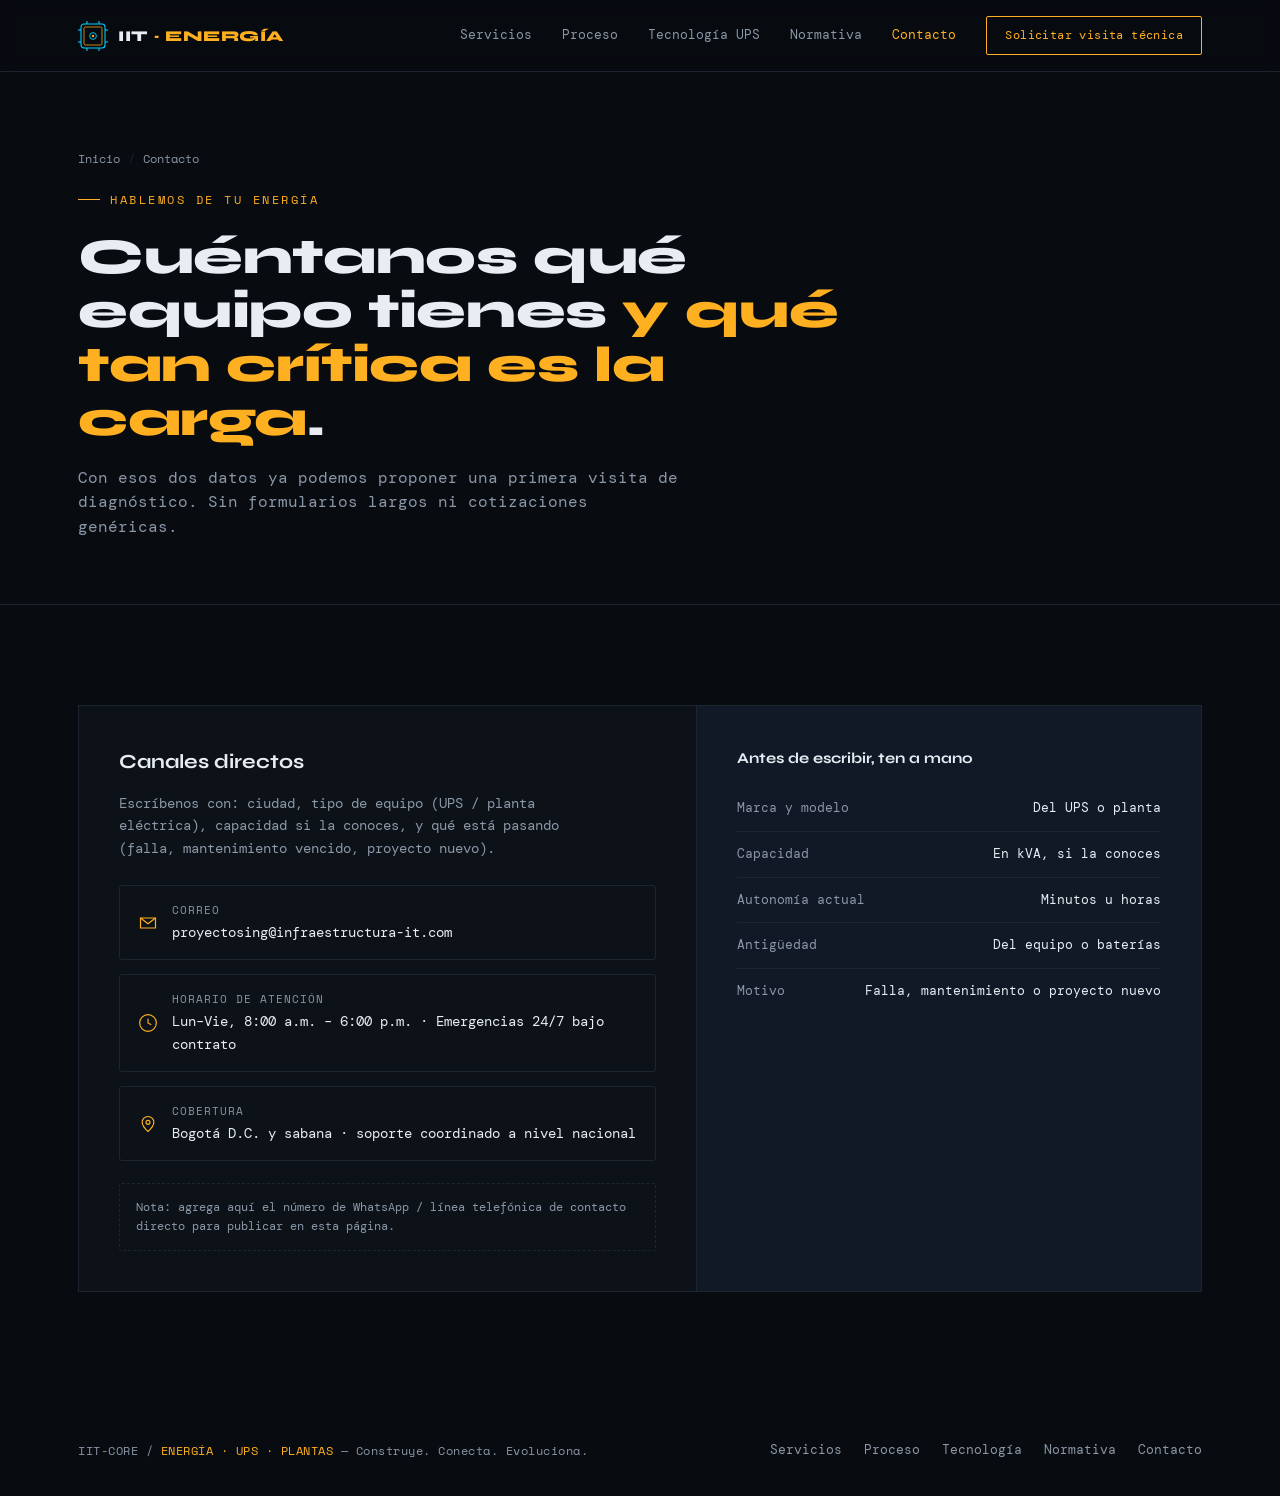
==== contacto.html @ 815498b3 "Sitio inicial: Energia y UPS - servicios, proceso, normativa, tecnologia, contacto" ====
<!DOCTYPE html>
<html lang="es">
<head>
<meta charset="UTF-8">
<meta name="viewport" content="width=device-width, initial-scale=1.0">
<title>Contacto · Energía & UPS · Infraestructura-IT</title>
<meta name="description" content="Agenda un diagnóstico de calidad de energía o mantenimiento de UPS y plantas eléctricas.">
<link rel="preconnect" href="https://fonts.googleapis.com">
<link rel="preconnect" href="https://fonts.gstatic.com" crossorigin>
<link href="https://fonts.googleapis.com/css2?family=Syne:wght@600;700;800&family=Space+Mono:ital,wght@0,400;0,700;1,400&family=DM+Mono:wght@400;500&display=swap" rel="stylesheet">
<link rel="stylesheet" href="assets/styles.css">
</head>
<body>

<header>
  <nav>
    <a class="chip" href="index.html">
      <svg viewBox="0 0 40 40" fill="none">
        <rect x="4" y="4" width="32" height="32" rx="4" stroke="#00D4FF" stroke-width="1.4"/>
        <rect x="8" y="8" width="24" height="24" rx="2" stroke="#FFB020" stroke-width="1"/>
        <circle cx="20" cy="20" r="4.5" stroke="#00D4FF" stroke-width="1.2"/>
        <circle cx="20" cy="20" r="1.6" fill="#FFB020"/>
        <line x1="0" y1="12" x2="4" y2="12" stroke="#00D4FF" stroke-width="1.4"/>
        <line x1="0" y1="28" x2="4" y2="28" stroke="#00D4FF" stroke-width="1.4"/>
        <line x1="36" y1="12" x2="40" y2="12" stroke="#00D4FF" stroke-width="1.4"/>
        <line x1="36" y1="28" x2="40" y2="28" stroke="#00D4FF" stroke-width="1.4"/>
        <line x1="12" y1="0" x2="12" y2="4" stroke="#00D4FF" stroke-width="1.4"/>
        <line x1="28" y1="0" x2="28" y2="4" stroke="#00D4FF" stroke-width="1.4"/>
        <line x1="12" y1="36" x2="12" y2="40" stroke="#00D4FF" stroke-width="1.4"/>
        <line x1="28" y1="36" x2="28" y2="40" stroke="#00D4FF" stroke-width="1.4"/>
      </svg>
      <div class="chip-text">IIT <span>· ENERGÍA</span></div>
    </a>
    <button class="menu-btn" id="menuBtn" aria-label="Abrir menú">☰</button>
    <div class="nav-links" id="navLinks">
      <a href="servicios.html">Servicios</a>
      <a href="proceso.html">Proceso</a>
      <a href="tecnologia.html">Tecnología UPS</a>
      <a href="normativa.html">Normativa</a>
      <a href="contacto.html" class="active">Contacto</a>
      <a href="contacto.html" class="nav-cta">Solicitar visita técnica</a>
    </div>
  </nav>
</header>

<section class="page-hero">
  <div class="wrap">
    <div class="crumb"><a href="index.html">Inicio</a><span class="sep">/</span>Contacto</div>
    <div class="eyebrow">Hablemos de tu energía</div>
    <h1>Cuéntanos qué equipo tienes <em>y qué tan crítica es la carga</em>.</h1>
    <p class="lead">Con esos dos datos ya podemos proponer una primera visita de diagnóstico. Sin formularios largos ni cotizaciones genéricas.</p>
  </div>
</section>

<section class="section">
  <div class="wrap">
    <div class="contact-grid">
      <div class="contact-main">
        <h3>Canales directos</h3>
        <p>Escríbenos con: ciudad, tipo de equipo (UPS / planta eléctrica), capacidad si la conoces, y qué está pasando (falla, mantenimiento vencido, proyecto nuevo).</p>

        <div class="contact-channels">
          <a class="channel" href="mailto:proyectosing@infraestructura-it.com">
            <svg class="ic" viewBox="0 0 24 24" fill="none"><path d="M3 6h18v12H3z" stroke="#FFB020" stroke-width="1.4"/><path d="M3 6l9 7 9-7" stroke="#FFB020" stroke-width="1.4"/></svg>
            <div>
              <div class="label">Correo</div>
              <div class="value">proyectosing@infraestructura-it.com</div>
            </div>
          </a>

          <div class="channel">
            <svg class="ic" viewBox="0 0 24 24" fill="none"><path d="M12 2a10 10 0 100 20 10 10 0 000-20z" stroke="#FFB020" stroke-width="1.4"/><path d="M12 7v5l4 2" stroke="#FFB020" stroke-width="1.4"/></svg>
            <div>
              <div class="label">Horario de atención</div>
              <div class="value">Lun–Vie, 8:00 a.m. – 6:00 p.m. · Emergencias 24/7 bajo contrato</div>
            </div>
          </div>

          <div class="channel">
            <svg class="ic" viewBox="0 0 24 24" fill="none"><path d="M12 21s-7-6.2-7-11a7 7 0 1114 0c0 4.8-7 11-7 11z" stroke="#FFB020" stroke-width="1.4"/><circle cx="12" cy="10" r="2.4" stroke="#FFB020" stroke-width="1.4"/></svg>
            <div>
              <div class="label">Cobertura</div>
              <div class="value">Bogotá D.C. y sabana · soporte coordinado a nivel nacional</div>
            </div>
          </div>
        </div>

        <div class="note-box">
          Nota: agrega aquí el número de WhatsApp / línea telefónica de contacto directo para publicar en esta página.
        </div>
      </div>

      <div class="contact-side">
        <h4>Antes de escribir, ten a mano</h4>
        <div class="row"><span>Marca y modelo</span><span>Del UPS o planta</span></div>
        <div class="row"><span>Capacidad</span><span>En kVA, si la conoces</span></div>
        <div class="row"><span>Autonomía actual</span><span>Minutos u horas</span></div>
        <div class="row"><span>Antigüedad</span><span>Del equipo o baterías</span></div>
        <div class="row"><span>Motivo</span><span>Falla, mantenimiento o proyecto nuevo</span></div>
      </div>
    </div>
  </div>
</section>

<footer>
  <div class="wrap foot-row">
    <div class="foot-tag">IIT-CORE / <span>ENERGÍA · UPS · PLANTAS</span> — Construye. Conecta. Evoluciona.</div>
    <div class="foot-links">
      <a href="servicios.html">Servicios</a>
      <a href="proceso.html">Proceso</a>
      <a href="tecnologia.html">Tecnología</a>
      <a href="normativa.html">Normativa</a>
      <a href="contacto.html">Contacto</a>
    </div>
  </div>
</footer>

<script src="assets/site.js"></script>
</body>
</html>
---- assets/styles.css ----
:root{
  --bg:#080b10;
  --surface:#0d1219;
  --surface-2:#111826;
  --line:#1c2530;
  --text:#e7edf3;
  --text-dim:#8a97a6;
  --cyan:#00D4FF;
  --green:#10B981;
  --purple:#7C3AED;
  --amber:#FFB020;
  --amber-dim: rgba(255,176,32,.14);
  --danger:#FF5C5C;
  --font-display:'Syne', sans-serif;
  --font-mono:'Space Mono', monospace;
  --font-data:'DM Mono', monospace;
}
*{box-sizing:border-box; margin:0; padding:0;}
html{scroll-behavior:smooth;}
body{
  background:var(--bg);
  color:var(--text);
  font-family:var(--font-data);
  line-height:1.6;
  overflow-x:hidden;
}
a{color:inherit; text-decoration:none;}
.wrap{max-width:1180px; margin:0 auto; padding:0 28px;}
::selection{background:var(--amber); color:#080b10;}
@media (prefers-reduced-motion: reduce){
  *{animation-duration:.01ms !important; animation-iteration-count:1 !important; transition-duration:.01ms !important;}
}
img,svg{display:block; max-width:100%;}

/* ---------- NAV ---------- */
header{
  position:fixed; top:0; left:0; right:0; z-index:100;
  backdrop-filter:blur(10px);
  background:rgba(8,11,16,.72);
  border-bottom:1px solid var(--line);
}
nav{
  display:flex; align-items:center; justify-content:space-between;
  padding:16px 28px; max-width:1180px; margin:0 auto;
  position:relative;
}
.chip{display:flex; align-items:center; gap:10px;}
.chip svg{width:30px; height:30px; flex-shrink:0;}
.chip-text{font-family:var(--font-display); font-weight:800; font-size:15px; letter-spacing:.5px; white-space:nowrap;}
.chip-text span{color:var(--amber);}

.nav-links{display:flex; gap:30px; font-size:13px; color:var(--text-dim); align-items:center;}
.nav-links a{transition:color .2s; white-space:nowrap;}
.nav-links a:hover{color:var(--amber);}
.nav-links a.active{color:var(--amber);}
.nav-cta{
  font-size:12px; padding:9px 18px; border:1px solid var(--amber);
  color:var(--amber); border-radius:2px; letter-spacing:.4px;
  transition:.2s; white-space:nowrap;
}
.nav-cta:hover{background:var(--amber); color:#080b10;}

.menu-btn{
  display:none; background:none; border:1px solid var(--line); color:var(--text);
  width:38px; height:38px; border-radius:2px; font-size:16px; cursor:pointer;
}

@media (max-width:860px){
  .nav-links{
    display:none; position:absolute; top:66px; left:0; right:0;
    background:var(--surface); border-bottom:1px solid var(--line);
    flex-direction:column; align-items:flex-start; gap:0; padding:8px 0;
  }
  .nav-links.open{display:flex;}
  .nav-links a{padding:14px 28px; width:100%; border-top:1px solid var(--line);}
  .nav-links a:first-child{border-top:none;}
  .nav-links .nav-cta{margin:14px 28px; display:inline-block;}
  .menu-btn{display:block;}
}

/* ---------- PAGE HERO (interior pages) ---------- */
.page-hero{
  padding:150px 0 64px; border-bottom:1px solid var(--line);
}
.eyebrow{
  font-family:var(--font-mono); font-size:12px; letter-spacing:2.5px;
  color:var(--amber); text-transform:uppercase; margin-bottom:20px;
  display:flex; align-items:center; gap:10px;
}
.eyebrow::before{content:''; width:22px; height:1px; background:var(--amber);}
.page-hero h1{
  font-family:var(--font-display); font-weight:800;
  font-size:clamp(30px,4.6vw,50px); line-height:1.08; letter-spacing:-.4px; max-width:820px;
}
.page-hero h1 em{color:var(--amber); font-style:normal;}
.page-hero p.lead{margin-top:20px; max-width:600px; color:var(--text-dim); font-size:15.5px;}
.crumb{font-family:var(--font-mono); font-size:11.5px; color:var(--text-dim); margin-bottom:22px;}
.crumb a:hover{color:var(--amber);}
.crumb .sep{margin:0 8px; color:var(--line);}

/* ---------- HOME HERO ---------- */
.hero{padding:168px 0 90px; position:relative; border-bottom:1px solid var(--line); overflow:hidden;}
.hero h1{font-family:var(--font-display); font-weight:800; font-size:clamp(34px,5.4vw,62px); line-height:1.06; letter-spacing:-.5px; max-width:800px;}
.hero h1 em{color:var(--amber); font-style:normal;}
.hero p.lead{margin-top:24px; max-width:560px; color:var(--text-dim); font-size:16px;}
.hero-actions{display:flex; gap:14px; margin-top:36px; flex-wrap:wrap;}

.btn-primary{
  background:var(--amber); color:#080b10; font-family:var(--font-mono);
  font-weight:700; font-size:13px; padding:14px 26px; border-radius:2px;
  letter-spacing:.4px; transition:.2s; display:inline-block; border:1px solid var(--amber);
}
.btn-primary:hover{background:#ffc75c;}
.btn-secondary{
  border:1px solid var(--line); color:var(--text); font-family:var(--font-mono);
  font-size:13px; padding:14px 26px; border-radius:2px; transition:.2s; display:inline-block;
}
.btn-secondary:hover{border-color:var(--amber); color:var(--amber);}

/* waveform signature */
.wave-box{
  margin-top:64px; border:1px solid var(--line); background:var(--surface);
  border-radius:4px; padding:0; position:relative; overflow:hidden;
}
.wave-box .tag{position:absolute; top:14px; left:18px; font-family:var(--font-mono); font-size:10.5px; letter-spacing:1.5px; color:var(--text-dim); z-index:3;}
.wave-box .tag.right{left:auto; right:18px; color:var(--amber);}
.wave-svg{display:block; width:100%; height:220px;}
.wave-clip{
  position:absolute; top:0; left:0; height:100%; width:0%;
  overflow:hidden; border-right:1.5px solid var(--amber);
  box-shadow: 6px 0 24px -2px rgba(255,176,32,.55);
  animation: sweep 6s ease-in-out infinite;
}
.wave-clip svg{position:absolute; top:0; left:0; height:220px; width:1180px; max-width:none;}
@keyframes sweep{0%{width:0%;} 45%{width:100%;} 55%{width:100%;} 100%{width:0%;}}

/* ---------- SCOPE STRIP ---------- */
.strip{border-bottom:1px solid var(--line); background:var(--surface);}
.strip .wrap{display:grid; grid-template-columns:repeat(4,1fr); gap:0;}
.strip-item{padding:26px 22px; border-left:1px solid var(--line);}
.strip-item:first-child{border-left:none;}
.strip-item .n{font-family:var(--font-mono); color:var(--amber); font-size:11px; letter-spacing:1.5px;}
.strip-item p{margin-top:8px; font-size:13.5px; color:var(--text-dim);}
@media (max-width:900px){.strip .wrap{grid-template-columns:repeat(2,1fr);} .strip-item:nth-child(3){border-left:none;}}
@media (max-width:560px){.strip .wrap{grid-template-columns:1fr;} .strip-item{border-left:none !important; border-top:1px solid var(--line);} .strip-item:first-child{border-top:none;}}

/* ---------- SECTION ---------- */
.section{padding:100px 0;}
.section.tight{padding:70px 0;}
.section-head{max-width:640px; margin-bottom:56px;}
.section-eyebrow{font-family:var(--font-mono); font-size:12px; color:var(--amber); letter-spacing:2px; text-transform:uppercase; margin-bottom:14px;}
.section-head h2{font-family:var(--font-display); font-weight:800; font-size:clamp(26px,3.4vw,38px); letter-spacing:-.3px;}
.section-head p{margin-top:16px; color:var(--text-dim); font-size:15px;}

/* ---------- SERVICE CARDS ---------- */
.cards{display:grid; grid-template-columns:repeat(3,1fr); gap:1px; background:var(--line); border:1px solid var(--line);}
@media (max-width:900px){.cards{grid-template-columns:repeat(2,1fr);}}
@media (max-width:600px){.cards{grid-template-columns:1fr;}}
.card{background:var(--surface); padding:32px 26px; position:relative; transition:background .25s;}
.card:hover{background:var(--surface-2);}
.card .icon{width:34px; height:34px; margin-bottom:22px;}
.card h3{font-family:var(--font-display); font-weight:700; font-size:17px; margin-bottom:12px; letter-spacing:-.2px;}
.card p{color:var(--text-dim); font-size:13.5px; margin-bottom:16px;}
.card ul{list-style:none; display:flex; flex-direction:column; gap:7px;}
.card li{font-size:12.5px; color:var(--text); display:flex; gap:8px; align-items:baseline;}
.card li::before{content:'—'; color:var(--amber); flex-shrink:0;}
.card-link{margin-top:44px; text-align:center;}

/* ---------- PROCESS ---------- */
.process-wrap{background:var(--surface); border:1px solid var(--line); border-radius:4px; overflow:hidden;}
.process{display:grid; grid-template-columns:repeat(5,1fr);}
@media (max-width:900px){.process{grid-template-columns:repeat(2,1fr);}}
@media (max-width:560px){.process{grid-template-columns:1fr;}}
.pstep{padding:30px 22px; border-left:1px solid var(--line); position:relative;}
.pstep:first-child{border-left:none;}
@media (max-width:900px){.pstep:nth-child(odd){border-left:none;} .pstep{border-top:1px solid var(--line);} .pstep:nth-child(-n+2){border-top:none;}}
@media (max-width:560px){.pstep{border-left:none !important;} .pstep:nth-child(-n+2){border-top:none;} .pstep:not(:first-child){border-top:1px solid var(--line);}}
.pstep .num{font-family:var(--font-mono); color:var(--amber); font-size:22px; font-weight:700; display:block; margin-bottom:14px;}
.pstep h4{font-family:var(--font-display); font-size:14.5px; margin-bottom:8px;}
.pstep p{font-size:12.5px; color:var(--text-dim);}

/* expanded process (proceso.html) */
.proc-detail{border:1px solid var(--line); border-radius:4px; background:var(--surface); margin-bottom:1px;}
.proc-row{display:grid; grid-template-columns:90px 1fr 1.3fr; gap:0; border-bottom:1px solid var(--line);}
.proc-row:last-child{border-bottom:none;}
@media (max-width:760px){.proc-row{grid-template-columns:1fr;}}
.proc-num{
  font-family:var(--font-mono); color:var(--amber); font-size:26px; font-weight:700;
  padding:26px 22px; border-right:1px solid var(--line); display:flex; align-items:flex-start;
}
@media (max-width:760px){.proc-num{border-right:none; border-bottom:1px solid var(--line); padding-bottom:10px;}}
.proc-main{padding:26px 22px; border-right:1px solid var(--line);}
@media (max-width:760px){.proc-main{border-right:none; border-bottom:1px solid var(--line);}}
.proc-main h4{font-family:var(--font-display); font-size:17px; margin-bottom:8px;}
.proc-main p{color:var(--text-dim); font-size:13.5px;}
.proc-side{padding:26px 22px;}
.proc-side ul{list-style:none; display:flex; flex-direction:column; gap:8px;}
.proc-side li{font-size:12.5px; color:var(--text); display:flex; gap:8px;}
.proc-side li::before{content:'—'; color:var(--amber); flex-shrink:0;}

/* ---------- SPECS TABLE ---------- */
table{width:100%; border-collapse:collapse; font-size:13px;}
thead th{text-align:left; padding:14px 18px; border-bottom:1px solid var(--line); font-family:var(--font-mono); font-size:11px; letter-spacing:1px; color:var(--amber); text-transform:uppercase; font-weight:400;}
tbody td{padding:16px 18px; border-bottom:1px solid var(--line); color:var(--text-dim);}
tbody td:first-child{color:var(--text); font-weight:600;}
tbody tr:hover td{background:var(--surface);}
.table-wrap{border:1px solid var(--line); border-radius:4px; overflow:hidden; overflow-x:auto; margin-bottom:40px;}

.norms{display:flex; gap:10px; flex-wrap:wrap; margin-top:20px;}
.norm{font-family:var(--font-mono); font-size:11px; letter-spacing:.5px; border:1px solid var(--line); padding:8px 14px; border-radius:2px; color:var(--text-dim);}
.norm b{color:var(--amber);}

/* normativa detail blocks */
.norm-detail{display:grid; grid-template-columns:1fr 1fr 1fr; gap:1px; background:var(--line); border:1px solid var(--line); margin-top:56px;}
@media (max-width:860px){.norm-detail{grid-template-columns:1fr;}}
.norm-block{background:var(--surface); padding:30px 26px;}
.norm-block .code{font-family:var(--font-mono); color:var(--amber); font-size:12px; letter-spacing:1px; margin-bottom:14px;}
.norm-block h4{font-family:var(--font-display); font-size:16px; margin-bottom:12px;}
.norm-block p{font-size:13px; color:var(--text-dim);}

/* ---------- DIAGRAM (tecnologia.html) ---------- */
.diagram-frame{
  border:1px solid var(--line); border-radius:4px; background:var(--surface);
  padding:26px; overflow-x:auto;
}
.diagram-frame svg{min-width:900px; width:100%; height:auto;}
.legend{display:flex; flex-wrap:wrap; gap:22px; margin-top:24px; font-size:12px; color:var(--text-dim);}
.legend .dot{display:inline-block; width:10px; height:10px; border-radius:50%; margin-right:8px; vertical-align:middle;}

.stage-list{border:1px solid var(--line); border-radius:4px; overflow:hidden; margin-top:20px;}
.stage{display:grid; grid-template-columns:64px 1fr; border-bottom:1px solid var(--line);}
.stage:last-child{border-bottom:none;}
.stage .sn{background:var(--surface); font-family:var(--font-mono); color:var(--amber); font-size:18px; font-weight:700; display:flex; align-items:center; justify-content:center; border-right:1px solid var(--line);}
.stage .sc{padding:20px 24px; background:var(--surface-2);}
.stage .sc h4{font-family:var(--font-display); font-size:15px; margin-bottom:6px;}
.stage .sc p{font-size:13px; color:var(--text-dim);}

.compare-table td, .compare-table th{font-size:12.5px;}
.tick{color:var(--green);} .cross{color:var(--danger);} .mid{color:var(--amber);}

/* ---------- CONTACT ---------- */
.contact-grid{display:grid; grid-template-columns:1.1fr .9fr; gap:1px; background:var(--line); border:1px solid var(--line);}
@media (max-width:860px){.contact-grid{grid-template-columns:1fr;}}
.contact-main{background:var(--surface); padding:40px;}
.contact-main h3{font-family:var(--font-display); font-size:20px; margin-bottom:14px;}
.contact-main p{color:var(--text-dim); font-size:14px; margin-bottom:26px; max-width:460px;}
.contact-channels{display:flex; flex-direction:column; gap:14px;}
.channel{
  display:flex; align-items:center; gap:14px; padding:16px 18px; border:1px solid var(--line);
  border-radius:3px; transition:.2s;
}
.channel:hover{border-color:var(--amber);}
.channel .ic{width:20px; height:20px; flex-shrink:0;}
.channel .label{font-family:var(--font-mono); font-size:10.5px; color:var(--text-dim); letter-spacing:1px; text-transform:uppercase;}
.channel .value{font-size:14px; margin-top:2px;}
.contact-side{background:var(--surface-2); padding:40px;}
.contact-side h4{font-family:var(--font-display); font-size:15px; margin-bottom:16px;}
.contact-side .row{display:flex; justify-content:space-between; padding:12px 0; border-bottom:1px solid var(--line); font-size:13px;}
.contact-side .row:last-child{border-bottom:none;}
.contact-side .row span:first-child{color:var(--text-dim);}
.note-box{margin-top:22px; padding:14px 16px; border:1px dashed var(--line); border-radius:3px; font-size:12px; color:var(--text-dim);}

/* ---------- CTA ---------- */
.cta{background:var(--surface); border-top:1px solid var(--line); border-bottom:1px solid var(--line); padding:90px 0; text-align:center;}
.cta h2{font-family:var(--font-display); font-weight:800; font-size:clamp(26px,3.6vw,40px); max-width:620px; margin:0 auto 18px;}
.cta h2 em{color:var(--amber); font-style:normal;}
.cta p{color:var(--text-dim); max-width:480px; margin:0 auto 34px; font-size:15px;}

/* ---------- FOOTER ---------- */
footer{padding:48px 0 36px;}
.foot-row{display:flex; justify-content:space-between; align-items:center; flex-wrap:wrap; gap:16px;}
.foot-tag{font-family:var(--font-mono); font-size:12px; color:var(--text-dim); letter-spacing:.5px;}
.foot-tag span{color:var(--amber);}
.foot-links{display:flex; gap:22px; font-size:12.5px; color:var(--text-dim); flex-wrap:wrap;}
.foot-links a:hover{color:var(--amber);}
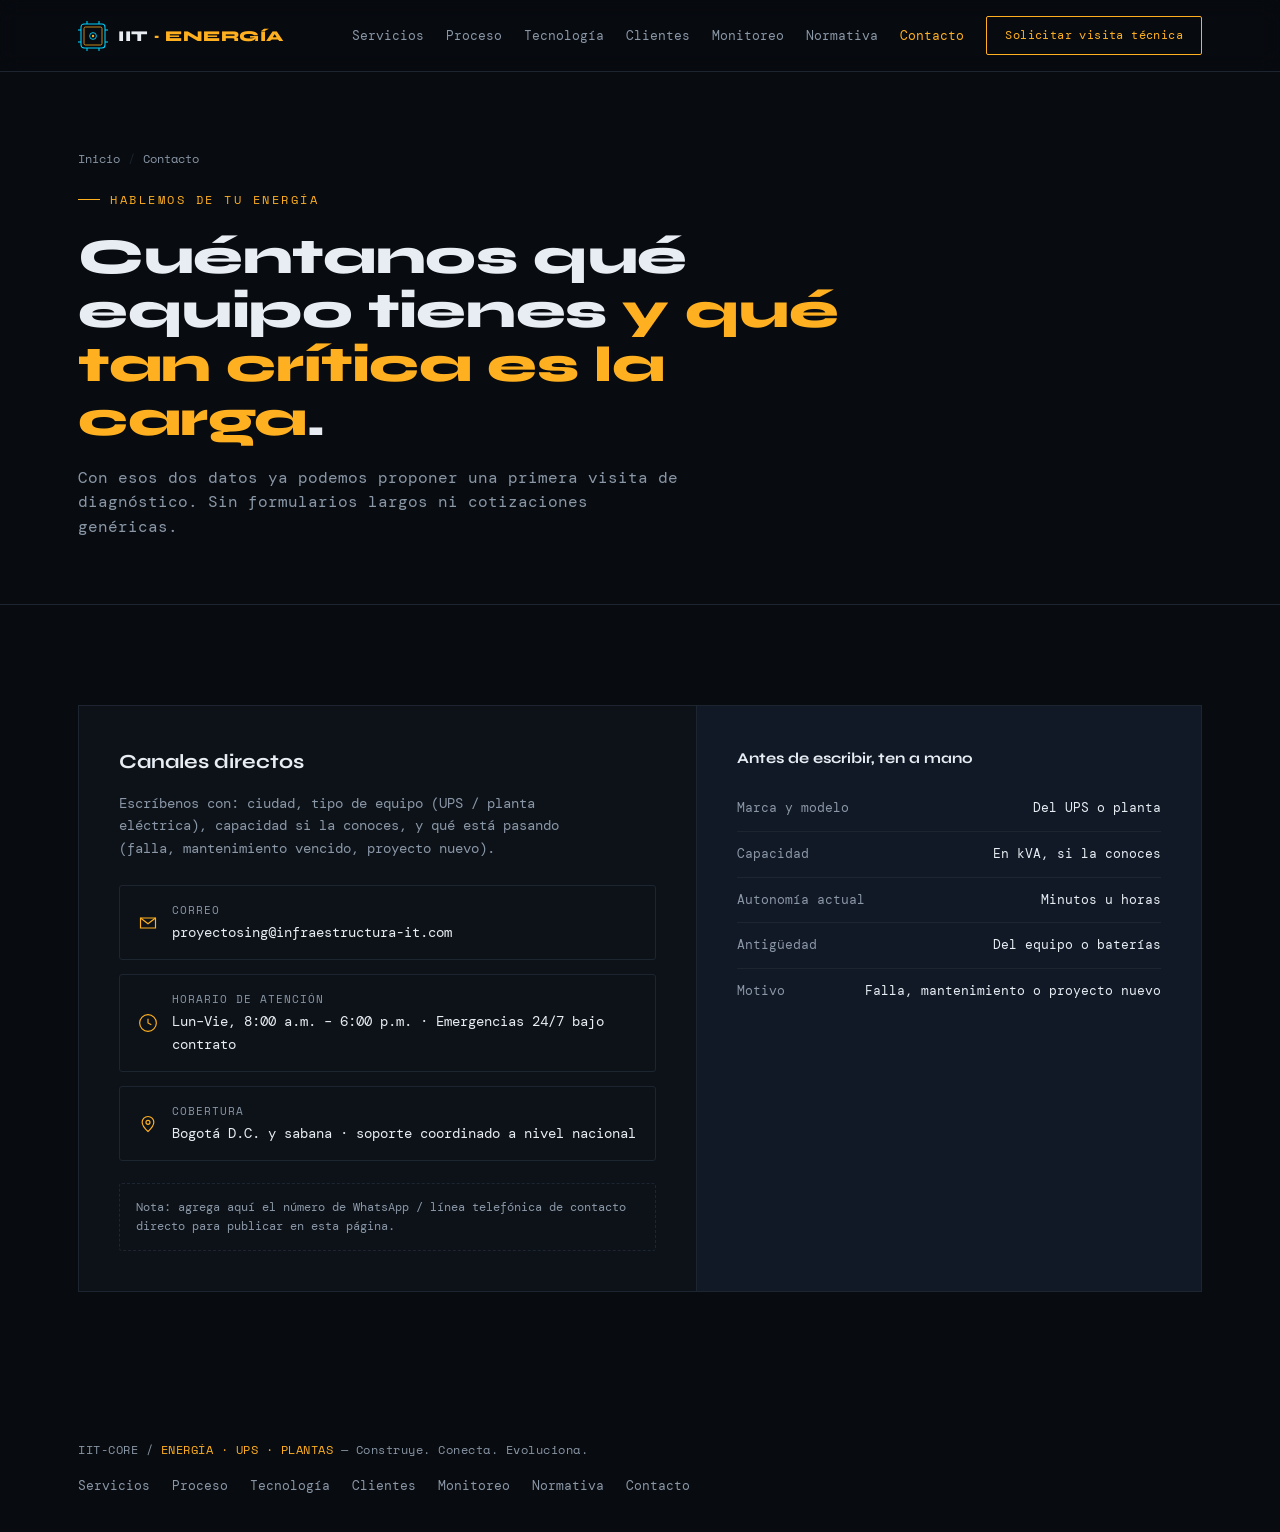
==== commit 6e2733b8: "Sitio inicial: Energia y UPS - 8 paginas (servicios, proceso, tecnologia, zona-clientes, monitoreo, " ====
--- a/contacto.html
+++ b/contacto.html
@@ -35,7 +35,9 @@
     <div class="nav-links" id="navLinks">
       <a href="servicios.html">Servicios</a>
       <a href="proceso.html">Proceso</a>
-      <a href="tecnologia.html">Tecnología UPS</a>
+      <a href="tecnologia.html">Tecnología</a>
+      <a href="zona-clientes.html">Clientes</a>
+      <a href="monitoreo.html">Monitoreo</a>
       <a href="normativa.html">Normativa</a>
       <a href="contacto.html" class="active">Contacto</a>
       <a href="contacto.html" class="nav-cta">Solicitar visita técnica</a>
@@ -109,6 +111,8 @@
       <a href="servicios.html">Servicios</a>
       <a href="proceso.html">Proceso</a>
       <a href="tecnologia.html">Tecnología</a>
+      <a href="zona-clientes.html">Clientes</a>
+      <a href="monitoreo.html">Monitoreo</a>
       <a href="normativa.html">Normativa</a>
       <a href="contacto.html">Contacto</a>
     </div>
--- a/assets/styles.css
+++ b/assets/styles.css
@@ -49,7 +49,7 @@
 .chip-text{font-family:var(--font-display); font-weight:800; font-size:15px; letter-spacing:.5px; white-space:nowrap;}
 .chip-text span{color:var(--amber);}
 
-.nav-links{display:flex; gap:30px; font-size:13px; color:var(--text-dim); align-items:center;}
+.nav-links{display:flex; gap:22px; font-size:12.5px; color:var(--text-dim); align-items:center; flex-wrap:wrap; row-gap:6px;}
 .nav-links a{transition:color .2s; white-space:nowrap;}
 .nav-links a:hover{color:var(--amber);}
 .nav-links a.active{color:var(--amber);}
@@ -260,6 +260,27 @@
 .contact-side .row span:first-child{color:var(--text-dim);}
 .note-box{margin-top:22px; padding:14px 16px; border:1px dashed var(--line); border-radius:3px; font-size:12px; color:var(--text-dim);}
 
+/* ---------- PORTAL CALLOUT (zona-clientes) ---------- */
+.portal-box{
+  border:1px dashed var(--amber); border-radius:4px; background:var(--surface);
+  padding:34px; display:flex; gap:22px; align-items:flex-start; flex-wrap:wrap; margin-top:16px;
+}
+.portal-box .ic-wrap{
+  width:44px; height:44px; border:1px solid var(--line); border-radius:4px;
+  display:flex; align-items:center; justify-content:center; flex-shrink:0;
+}
+.portal-box .body{flex:1; min-width:220px;}
+.portal-box h4{font-family:var(--font-display); font-size:16px; margin-bottom:8px;}
+.portal-box p{font-size:13.5px; color:var(--text-dim); margin-bottom:18px; max-width:520px;}
+.portal-box .actions{display:flex; gap:12px; flex-wrap:wrap;}
+
+/* ---------- DEVICE TAGS (monitoreo) ---------- */
+.tag-row{display:flex; flex-wrap:wrap; gap:8px; margin-top:14px;}
+.dtag{
+  font-family:var(--font-mono); font-size:10.5px; letter-spacing:.5px; color:var(--text-dim);
+  border:1px solid var(--line); padding:6px 10px; border-radius:2px;
+}
+
 /* ---------- CTA ---------- */
 .cta{background:var(--surface); border-top:1px solid var(--line); border-bottom:1px solid var(--line); padding:90px 0; text-align:center;}
 .cta h2{font-family:var(--font-display); font-weight:800; font-size:clamp(26px,3.6vw,40px); max-width:620px; margin:0 auto 18px;}
